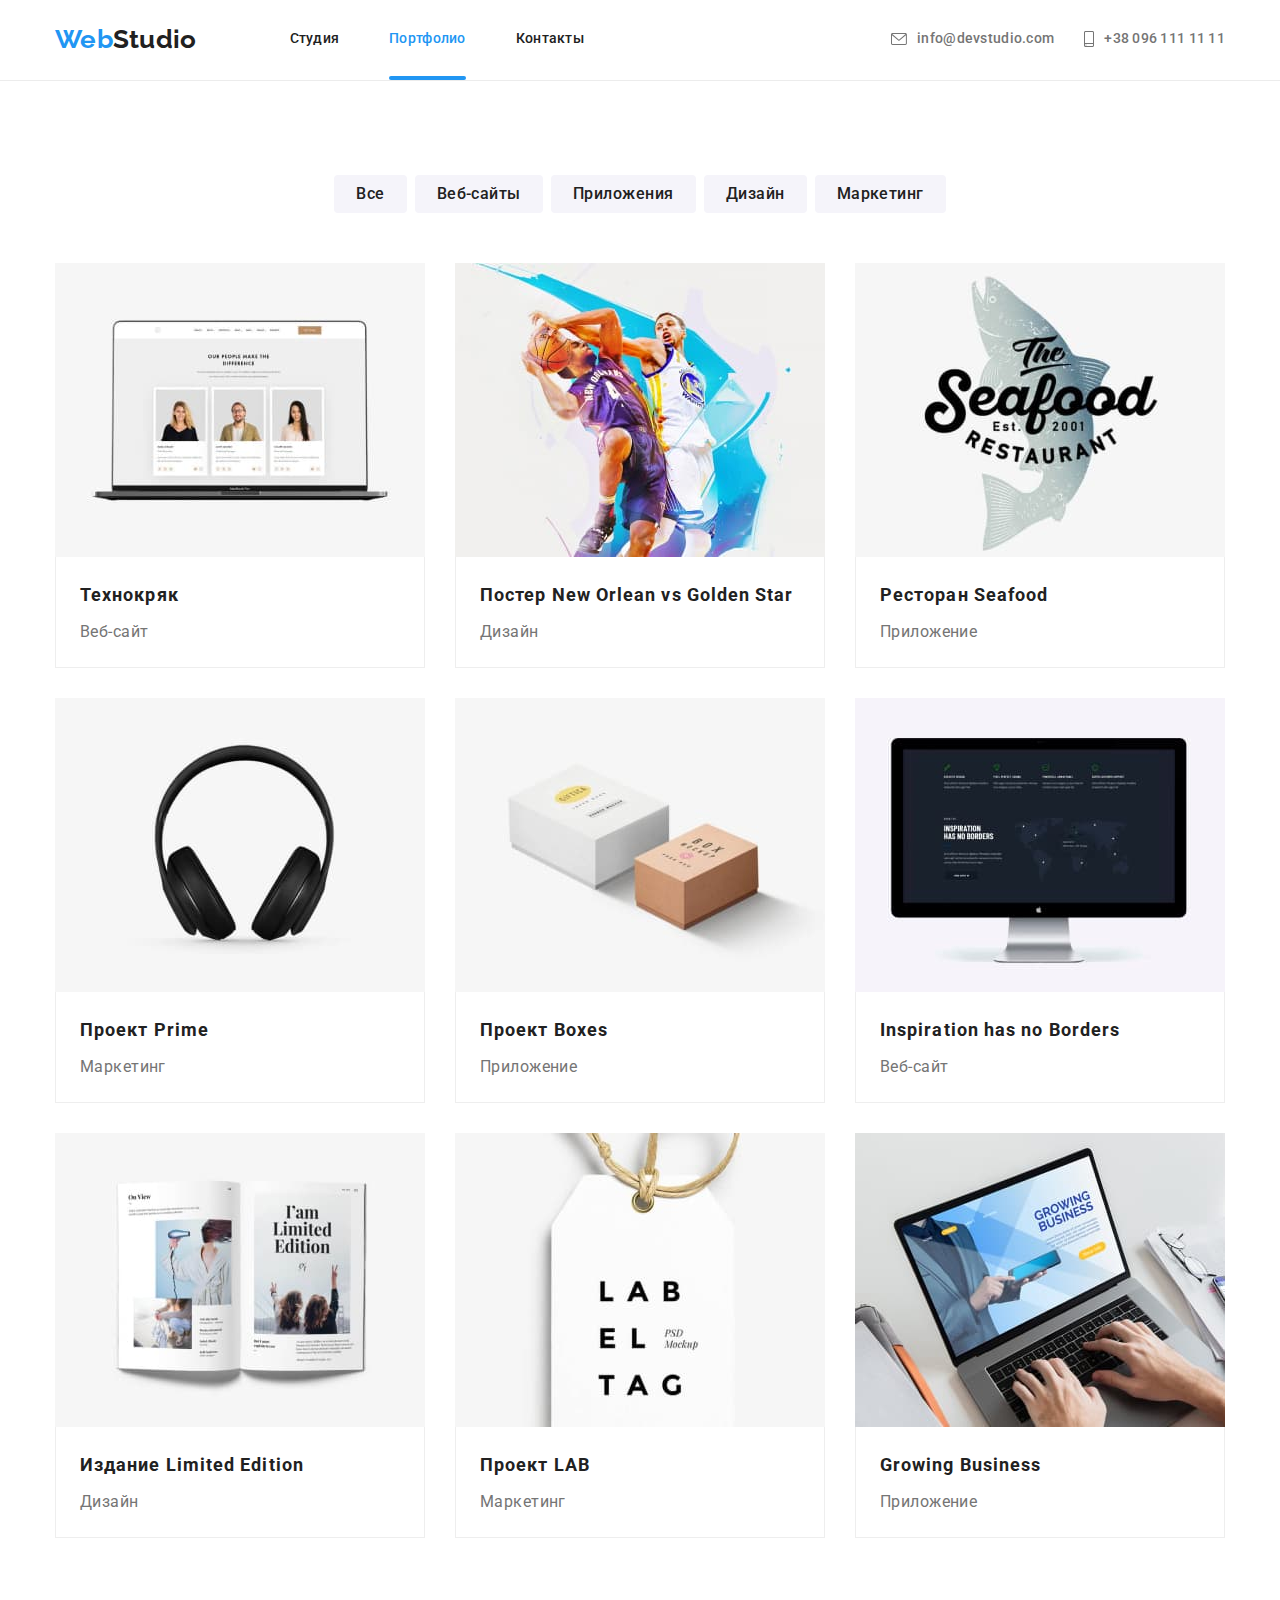
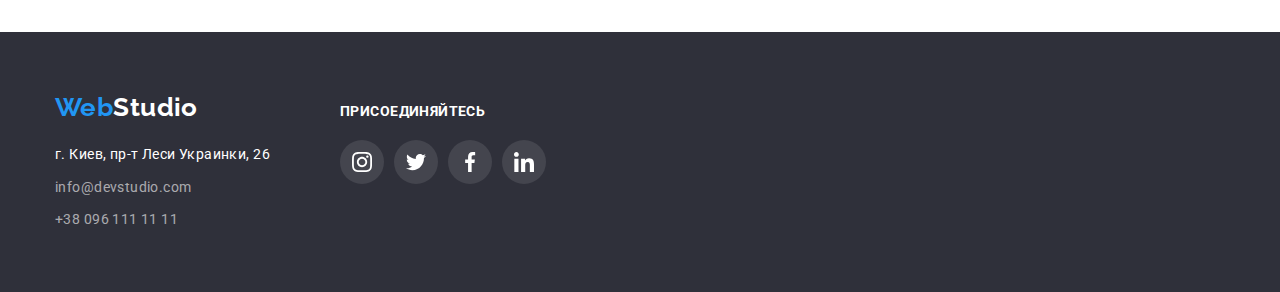
==== portfolio.html @ b18f0131 "Start" ====
<!DOCTYPE html>
<html lang="zxx">
<head>
    <meta charset="UTF-8">
    <meta http-equiv="X-UA-Compatible" content="IE=edge">
    <meta name="viewport" content="width=device-width, initial-scale=1.0">
    <title>Document</title>
    <link href="https://fonts.googleapis.com/css2?family=Raleway:wght@700&family=Roboto:wght@400;500;700;900&display=swap" rel="stylesheet">
    <link rel="stylesheet" href="https://cdnjs.cloudflare.com/ajax/libs/modern-normalize/1.0.0/modern-normalize.min.css" />
    <link rel="stylesheet" href="./css/styles.css" />
</head>
<body>
    <header class="header">
        <div class="head container flex">
            <nav class="nav flex">
                <a class="logo" href="./index.html"><span class="logo-color1">Web</span>Studio </a>
                <ul class="flex">
                    <li><a href="./index.html" class="link">Студия</a></li>
                    <li><a href="./portfolio.html" class="link current">Портфолио</a></li>
                    <li><a href="" class="link">Контакты</a></li>
                </ul>
            </nav>
            <div class="nav flex">
                <a href="mailto:info@devstudio.com" class="link contact flex">
                    <svg class="icon-contact" width="16" height="12">
                        <use href="./images/symbol-defs.svg#icon-mail"></use>
                    </svg>
                    info@devstudio.com</a>
                <a href="tel:+380961111111" class="link contact flex">
                    <svg class="icon-contact" width="10" height="16">
                        <use href="./images/symbol-defs.svg#icon-phone"></use>
                    </svg>
                    +38 096 111 11 11</a>
            </div>
        </div>
    </header>
    <main>
        <section class="section">
            <div class="container">
                <h1 class="no-display">Портфолио</h1>
                <ul class="pf-buttons flex">
                    <li class="btn">
                        <button class="button" type="button" name="all">Все</button>
                    </li>
                    <li class="btn">
                        <button class="button" type="button" name="website">Веб-сайты</button>
                    </li>
                    <li class="btn">
                        <button class="button" type="button" name="apps">Приложения</button>
                    </li>
                    <li class="btn">
                        <button class="button" type="button" name="design">Дизайн</button>
                    </li>
                    <li class="btn">
                        <button class="button" type="button" name="marketing">Маркетинг</button>
                    </li>
                </ul>
                <ul class="portfolio flex">
                    <li class="pf-item flex">
                        <div class="thumb">
                            <img src="./images/portfolio-01.jpg" width="370" alt="Пример №1">
                            <div class="pf-overlay flex">
                                <p>Ресурс предлагает комплексные предложения с разным уровнем функционала и сервисов. Все это позволит 
                                    посетителю получить исчерпывающие сведения <br> о компании или частном лице.</p>
                            </div>
                        </div>
                        <div class="card-footer">
                            <h2 class="h2">Технокряк</h2>
                            <p class="sec-text">Веб-сайт</p>
                        </div>
                    </li>
                    <li class="pf-item flex">
                        <div class="thumb">
                            <img src="./images/portfolio-02.jpg" width="370" alt="Пример №2">
                            <div class="pf-overlay flex">
                                <p>Ресурс предлагает комплексные предложения с разным уровнем функционала и сервисов. Все это позволит
                                    посетителю получить исчерпывающие сведения <br> о компании или частном лице.</p>
                            </div>
                        </div>
                        <div class="card-footer">
                            <h2 class="h2">Постер New Orlean vs Golden Star</h2>
                            <p class="sec-text">Дизайн</p>
                        </div>
                    </li>
                    <li class="pf-item flex">
                        <div class="thumb">
                            <img src="./images/portfolio-03.jpg" width="370" alt="Пример №3">
                            <div class="pf-overlay flex">
                                <p>Ресурс предлагает комплексные предложения с разным уровнем функционала и сервисов. Все это позволит
                                    посетителю получить исчерпывающие сведения <br> о компании или частном лице.</p>
                            </div>
                        </div>
                        <div class="card-footer">
                            <h2 class="h2">Ресторан Seafood</h2>
                            <p class="sec-text">Приложение</p>
                        </div>
                    </li>
                    <li class="pf-item flex">
                        <div class="thumb">
                            <img src="./images/portfolio-04.jpg" width="370" alt="Пример №4">
                            <div class="pf-overlay flex">
                                <p>Ресурс предлагает комплексные предложения с разным уровнем функционала и сервисов. Все это позволит
                                    посетителю получить исчерпывающие сведения <br> о компании или частном лице.</p>
                            </div>
                        </div>
                        <div class="card-footer">
                            <h2 class="h2">Проект Prime</h2>
                            <p class="sec-text">Маркетинг</p>
                        </div>
                    </li>
                    <li class="pf-item flex">
                        <div class="thumb">
                            <img src="./images/portfolio-05.jpg" width="370" alt="Пример №5">
                            <div class="pf-overlay flex">
                                <p>Ресурс предлагает комплексные предложения с разным уровнем функционала и сервисов. Все это позволит
                                    посетителю получить исчерпывающие сведения <br> о компании или частном лице.</p>
                            </div>
                        </div>
                        <div class="card-footer">
                            <h2 class="h2">Проект Boxes</h2>
                            <p class="sec-text">Приложение</p>
                        </div>
                    </li>
                    <li class="pf-item flex">
                        <div class="thumb">
                            <img src="./images/portfolio-06.jpg" width="370" alt="Пример №6">
                            <div class="pf-overlay flex">
                                <p>Ресурс предлагает комплексные предложения с разным уровнем функционала и сервисов. Все это позволит
                                    посетителю получить исчерпывающие сведения <br> о компании или частном лице.</p>
                            </div>
                        </div>
                        <div class="card-footer">
                            <h2 class="h2">Inspiration has no Borders</h2>
                            <p class="sec-text">Веб-сайт</p>
                        </div>
                    </li>
                    <li class="pf-item flex">
                        <div class="thumb">
                            <img src="./images/portfolio-07.jpg" width="370" alt="Пример №7">
                            <div class="pf-overlay flex">
                                <p>Ресурс предлагает комплексные предложения с разным уровнем функционала и сервисов. Все это позволит
                                    посетителю получить исчерпывающие сведения <br> о компании или частном лице.</p>
                            </div>
                        </div>
                        <div class="card-footer">
                            <h2 class="h2">Издание Limited Edition</h2>
                            <p class="sec-text">Дизайн</p>
                        </div>
                    </li>
                    <li class="pf-item flex">
                        <div class="thumb">
                            <img src="./images/portfolio-08.jpg" width="370" alt="Пример №8">
                            <div class="pf-overlay flex">
                                <p>Ресурс предлагает комплексные предложения с разным уровнем функционала и сервисов. Все это позволит
                                    посетителю получить исчерпывающие сведения <br> о компании или частном лице.</p>
                            </div>
                        </div>
                        <div class="card-footer">
                            <h2 class="h2">Проект LAB</h2>
                            <p class="sec-text">Маркетинг</p>
                        </div>
                    </li>
                    <li class="pf-item flex">
                        <div class="thumb">
                            <img src="./images/portfolio-09.jpg" width="370" alt="Пример №9">
                            <div class="pf-overlay flex">
                                <p>Ресурс предлагает комплексные предложения с разным уровнем функционала и сервисов. Все это позволит
                                    посетителю получить исчерпывающие сведения <br> о компании или частном лице.</p>
                            </div>
                        </div>
                        <div class="card-footer">
                            <h2 class="h2">Growing Business</h2>
                            <p class="sec-text">Приложение</p>
                        </div>
                    </li>
                </ul>
            </div>
        </section>
    </main>
    <footer class="footer">
        <div class="container flex">
            <div>
                <a class="logo logo-f" href="./index.html"><span class="logo-color1">Web</span>Studio </a>
                <address>
                    <ul class="logo-f-container">
                        <li class="link">
                            <a class="link link-white" target="_blank"
                                href="https://www.google.com/maps/place/%D0%B1%D1%83%D0%BB.+%D0%9B%D0%B5%D1%81%D0%B8+%D0%A3%D0%BA%D1%80%D0%B0%D0%B8%D0%BD%D0%BA%D0%B8,+26,+%D0%9A%D0%B8%D0%B5%D0%B2,+02000">г.
                                Киев, пр-т Леси Украинки, 26</a>
                        </li>
                        <li class="link">
                            <a class="link contact-f" href="mailto:info@devstudio.com">info@devstudio.com</a>
                        </li>
                        <li class="link">
                            <a class="link contact-f" href="tel:+380961111111">+38 096 111 11 11</a>
                        </li>
                    </ul>
                </address>
            </div>
            <div class="invite">
                <h3>Присоединяйтесь</h3>
                <ul class="social-team-f flex">
                    <li>
                        <a href="">
                            <svg width="20px" height="20px">
                                <use href="./images/symbol-defs.svg#icon-instagram"></use>
                            </svg>
                        </a>
                    </li>
                    <li>
                        <a href="">
                            <svg width="20px" height="20px">
                                <use href="./images/symbol-defs.svg#icon-twitter"></use>
                            </svg>
                        </a>
                    </li>
                    <li>
                        <a href="">
                            <svg width="20px" height="20px">
                                <use href="./images/symbol-defs.svg#icon-facebook"></use>
                            </svg>
                        </a>
                    </li>
                    <li>
                        <a href="">
                            <svg width="20px" height="20px">
                                <use href="./images/symbol-defs.svg#icon-linkedin"></use>
                            </svg>
                        </a>
                    </li>
                </ul>
            </div>
        </div>
    </footer>
</body>
</html>
---- css/styles.css ----
html {
    box-sizing: border-box;
}
*,
*::before,
*::after {
    box-sizing: inherit;
}
:root {
    --primary-text-color: #212121;
    --secondary-text-color: #757575;
    --accent-color: #2196F3;
    --background-color: #FFFFFF;
    --background-2-color: #2F303A;
}
.container {
    width: 1200px;
    margin: 0 auto;
    padding: 0px 15px;
}
.section {
    padding: 94px 0px;
}
.flex {
    display: flex;
}
.h3 {
    font-family: 'Roboto';
    font-weight: 700;
    font-size: 14px;
    line-height: 1.14;
    text-transform: uppercase;
    margin: 0px 0px 10px 0px;
}
body {
    background-color: var(--background-color);
    color: var(--primary-text-color);
    font-family: Roboto, Arial, sans-serif;
    font-weight: 400;
    font-size: 14px;
    line-height: 1.71;
    letter-spacing: 0.03em;
}
body ul {
    list-style-type: none;
    padding: 0;
}
.nav > ul {
    font-weight: 500;
    font-size: 14px;
    line-height: 1.14;
    letter-spacing: 0.02em;
    align-items: center;
    margin: 0;
}
.nav li:not(:last-child) {
    margin-right: 50px;
}
.h2 {
    text-align: center;
    font-weight: 700;
    font-size: 36px;
    line-height: 1.16;
    letter-spacing: 0.03em;
    margin: 0;
}
.header {
    padding: 24px 0px 25px 0px;
    border-bottom: 1px solid #ECECEC;
}
.head.container {
    align-items: center;
    padding: 0px 15px 0px 15px;
    font-weight: 500;
    font-size: 14px;
    line-height: 1.14;
    letter-spacing: 0.02em;
    justify-content: space-between;
}
.footer {
    background-color: var(--background-2-color);
}
.hero {
    text-align: center;
    font-family: 'Roboto';
    font-weight: 700;
    font-size: 16px;
    line-height: 1.87;
    letter-spacing: 0.06em;
    margin: 0;
    padding: 0;
    background-size: contain;
}
.section.hero {
    background-color: rgba(47, 48, 58, 0.4);
    background-image: linear-gradient(rgba(47, 48, 58, 0.4),
    rgba(47, 48, 58, 0.4)),url("../images/img-back-hero.jpg");
    background-repeat: no-repeat;
    max-width: 1600px;
    padding: 200px 0px;
    margin: 0 auto;
    text-align: center;
    background-position: center;
    background-size: cover;
}
.main-text {
    color: #FFFFFF;
    font-weight: 900;
    font-size: 44px;
    line-height: 1.36;
    text-transform: uppercase;
    margin: 0px 0px 30px 0px;
}
.benefits {
    font-weight: 400;
    font-size: 14px;
    line-height: 1.71;
    grid-gap: 30px;
}
.benefits li {
    width: 270px;
}
.benefits p {
    margin: 0;
}
.container.examples {
    flex-direction: column;
}
.examples h2 {
    margin-bottom: 50px;
}
.section.example {
    padding-top: 0;
}
.examples.flex {
    grid-gap: 30px;
    margin: 0;
}
.examples img {
    display: block;
}
.examples div {
    position: relative;
}
.examples h3 {
    color: #FFFFFF;
    text-align: center;
    padding: 27px 0px;
    margin: 0;
    width: 100%;
    background-color: rgba(47, 48, 58, 0.8);
    position: absolute;
    bottom: 0;
}
.team {
    background-color: #F5F4FA;
}
.team .h2 {
    margin-bottom: 50px;
}
.team-team {
    grid-gap: 30px;
    margin: 0;
}
.team-team > li {
    display: flex;
    background-color: var(--background-color);
    flex-direction: column;
    border-radius: 0px 0px 4px 4px;
    box-shadow: 0px 1px 3px rgba(0, 0, 0, 0.12), 
    0px 1px 1px rgba(0, 0, 0, 0.14), 
    0px 2px 1px rgba(0, 0, 0, 0.2);
}
.teammate {
    text-align: center;
    padding: 30px 0px 16px 0px;
}
.teammate h3 {
    font-weight: 500;
    font-size: 16px;
    line-height: 1.18;
    margin: 0px 0px 10px 0px;
}            
.teammate p {
    font-weight: 400;
    font-size: 16px;
    line-height: 1.18;
    margin: 0;
}
.footer {
    color: #FFFFFF;
    padding: 60px 0px;
}
.footer h3 {
    text-transform: uppercase;
    margin: 0px 0px 20px 0px;
}
.footer > div {
    flex-direction: column;
}
.footer .container {
    flex-direction: row
}
.pf-buttons {
    justify-content: center;
    margin: 0px 0px 50px 0px;
}
.portfolio {
    margin: 0;
    flex-wrap: wrap;
    font-weight: 400;
    font-size: 16px;
    line-height: 1.87;
    grid-gap: 30px;
}
.portfolio h2 {
    text-align: left;
    font-size: 18px;
    line-height: 2;
    letter-spacing: 0.06em;
}
.portfolio p {
    margin: 0;
}
.portfolio .pf-item {
    flex-direction: column;
}
.pf-item {
    transition-property: box-shadow, height;
    transition-duration: 250ms;
    transition-timing-function: cubic-bezier(0.4, 0, 0.2, 1);
}
.pf-item img {
    display: block;
}
.thumb {
    position: relative;
}
.pf-overlay {
    transition-property: height;
    transition-duration: 250ms;
    transition-timing-function: cubic-bezier(0.4, 0, 0.2, 1);
    position: absolute;
    overflow: hidden;
    font-family: 'Roboto';
    font-weight: 400;
    font-size: 18px;
    line-height: 1.55;
    letter-spacing: 0.03em;
    bottom: 0;
    width: 100%;
    height: 0;
    padding: 0px 24px 0px 24px;
    color: #FFFFFF;
    background-color: rgba(33, 150, 243, 0.9);
    align-items: center;
}
.pf-item:hover {
    cursor: pointer;
    box-shadow: 0px 1px 1px rgba(0, 0, 0, 0.12), 
    0px 4px 4px rgba(0, 0, 0, 0.06), 
    1px 4px 6px rgba(0, 0, 0, 0.16);
}
.pf-item:hover .pf-overlay {
    height: 294px;
}
.card-footer {
    flex-direction: column;
    padding: 20px 24px;
    border-left: 1px solid #EEEEEE;
    border-right: 1px solid #EEEEEE;
    border-bottom: 1px solid #EEEEEE;
}
.card-footer .h2 {
    margin-bottom: 4px;
}
.logo {
    color: var(--primary-text-color);
    font-family: Raleway, Arial, sans-serif;
    font-weight: 700;
    font-size: 26px;
    line-height: 1.19;
    text-decoration: none;
    font-style: normal;
    margin-right: 93px;
    padding: 0px;
}
.logo-color1 {
    color: var(--accent-color);
}
.logo-f-container {
    margin: 0;
}
.logo-f-container .link:first-child {
    margin: 0;
}
.logo-f-container .link{
    margin: 9px 0 0 0;
}
.logo-f {
    display: block;
    color: #FFFFFF;
    margin-bottom: 20px;
}
.logo.logo-f {
    margin-right: 0;
}
.link {
    transition-property: color, fill;
    transition-duration: 250ms;
    transition-timing-function: cubic-bezier(0.4, 0, 0.2, 1);
    color: var(--primary-text-color);
    text-decoration: none;
    font-style: normal;
}
.link.current {
    position: relative;
    color: var(--accent-color);
}
.link.current::after {
    position: absolute;
    content: '';
    width: 100%;
    height: 4px;
    border-radius: 2px;
    left: 0;
    bottom: -33.2px;
    background-color: var(--accent-color);
}
.link.contact {
    color: var(--secondary-text-color);
    fill: var(--secondary-text-color);
    margin-left: 30px;
    align-items: center;
}
.icon-contact {
    margin-right: 10px;
}
.link.contact-f {
    color: #FFFFFF99;
}
.link:hover,
.link:focus {
    color: var(--accent-color);
    fill: var(--accent-color);
}
.link-white {
    color: #FFFFFF;
}
.button {
    transition-property: color, background-color, box-shadow;
    transition-duration: 250ms;
    transition-timing-function: cubic-bezier(0.4, 0, 0.2, 1);
    color: var(--primary-text-color);
    cursor: pointer;
    font-family: inherit;
    background-color: #F5F4FA;
    font-weight: 500;
    font-size: 16px;
    line-height: 1.62;
    text-align: center;
    letter-spacing: 0.03em;
    height: 38px;
    border: 1px;
    border-radius: 4px;
    padding: 6px 22px;
}
.button:hover, 
.button:focus {
    color: #FFFFFF;
    background-color: var(--accent-color);
    box-shadow: 0px 3px 1px rgba(0, 0, 0, 0.1),
    0px 1px 2px rgba(0, 0, 0, 0.08),
    0px 2px 2px rgba(0, 0, 0, 0.12);
}
.btn {
    margin-right: 8px;
}
.btn:last-child {
    margin-right: 0px;
}
.button.hero {
    color: #FFFFFF;
    background-color: var(--accent-color);
    font-weight: 700;
    font-size: 16px;
    line-height: 1.87;
    height: 50px;
    min-width: 200px;
    border: 1px;
    border-radius: 4px;
    letter-spacing: 0.06em;
    margin: 0;
    box-shadow: 0px 4px 4px rgba(0, 0, 0, 0.15);
}
.no-display {
    display: none;
}
.sec-text {
    color: var(--secondary-text-color);
}
.icon-bn {
    background-color: #F5F4FA;
    height: 120px;
    border-radius: 4px;
    margin-bottom: 30px;
    justify-content: center;
    align-items: center;
}
.social-team {
    grid-gap: 10px;
    padding: 0px 32px 30px 32px;
}
.social-team a {
    transition-property: fill, background-color;
    transition-duration: 250ms;
    transition-timing-function: cubic-bezier(0.4, 0, 0.2, 1);
    display: flex;
    cursor: pointer;
    justify-content: center;
    align-items: center;
    background-color: var(--background-color);
    height: 44px;
    width: 44px;
    border-radius: 50%;
    fill: #AFB1B8;
}
.social-team a:hover,
.social-team a:focus {
    background-color: var(--accent-color);
    fill: var(--background-color);
}
.client h2 {
    margin-bottom: 50px;
}
.clients {
    grid-gap: 30px;
}
.clients a {
    transition-property: fill, border;
    transition-duration: 250ms;
    transition-timing-function: cubic-bezier(0.4, 0, 0.2, 1);
    display: flex;
    cursor: pointer;
    width: 170px;
    height: 92px;
    background-color: var(--background-color);
    border: 1px solid #AFB1B8;
    border-radius: 4px;
    justify-content: center;
    align-items: center;
    fill: #AFB1B8;
}
.clients a:hover,
.clients a:focus {
    fill: var(--accent-color);
    border: 1px solid var(--accent-color);
}
.social-team-f {
    grid-gap: 10px;
    margin: 0;
}
.social-team-f a {
    transition-property: fill, background-color;
    transition-duration: 250ms;
    transition-timing-function: cubic-bezier(0.4, 0, 0.2, 1);
    display: flex;
    cursor: pointer;
    justify-content: center;
    align-items: center;
    background-color: rgba(255, 255, 255, 0.1);
    height: 44px;
    width: 44px;
    border-radius: 50%;
    fill: #FFFFFF;
}
.social-team-f a:hover,
.social-team-f a:focus {
    background-color: var(--accent-color);
    fill: var(--background-color);
}
.invite {
    padding: 12px 0px 40px 0px;
    margin-left: 70px;
}
.invite h3 {
    font-family: 'Roboto';
    font-style: normal;
    font-weight: 700;
    font-size: 14px;
    line-height: 1.14;
    letter-spacing: 0.03em;
    text-transform: uppercase;
}
.backdrop {
    position: fixed;
    top: 0;
    left: 0;
    width: 100%;
    height: 100%;
    background-color: rgba(0, 0, 0, 0.2);
    transition-property: opacity;
    transition-duration: 250ms;
    transition-timing-function: cubic-bezier(0.4, 0, 0.2, 1);
}
.backdrop.is-hidden {
    opacity: 0;
    pointer-events: none;
}
.modal {
    position: absolute;
    width: 528px;
    height: 581px;
    background-color: #FFFFFF;
    box-shadow: 0px 1px 3px rgba(0, 0, 0, 0.12),
    0px 1px 1px rgba(0, 0, 0, 0.14),
    0px 2px 1px rgba(0, 0, 0, 0.2);
    border-radius: 4px;
    top: 50%;
    left: 50%;
    transform: translate(-50%, -50%);
}
.btn-modal {
    position: absolute;
    transition-property: fill, background-color;
    transition-duration: 250ms;
    transition-timing-function: cubic-bezier(0.4, 0, 0.2, 1);
    width: 28px;
    height: 28px;
    border: 1px solid rgba(0, 0, 0, 0.1);
    border-radius: 14px;
    right: 8px;
    top: 8px;
    justify-content: center;
    align-items: center;
    cursor: pointer;
}
.btn-modal:hover,
.btn-modal:focus {
    background-color: var(--accent-color);
    fill: var(--background-color);
}
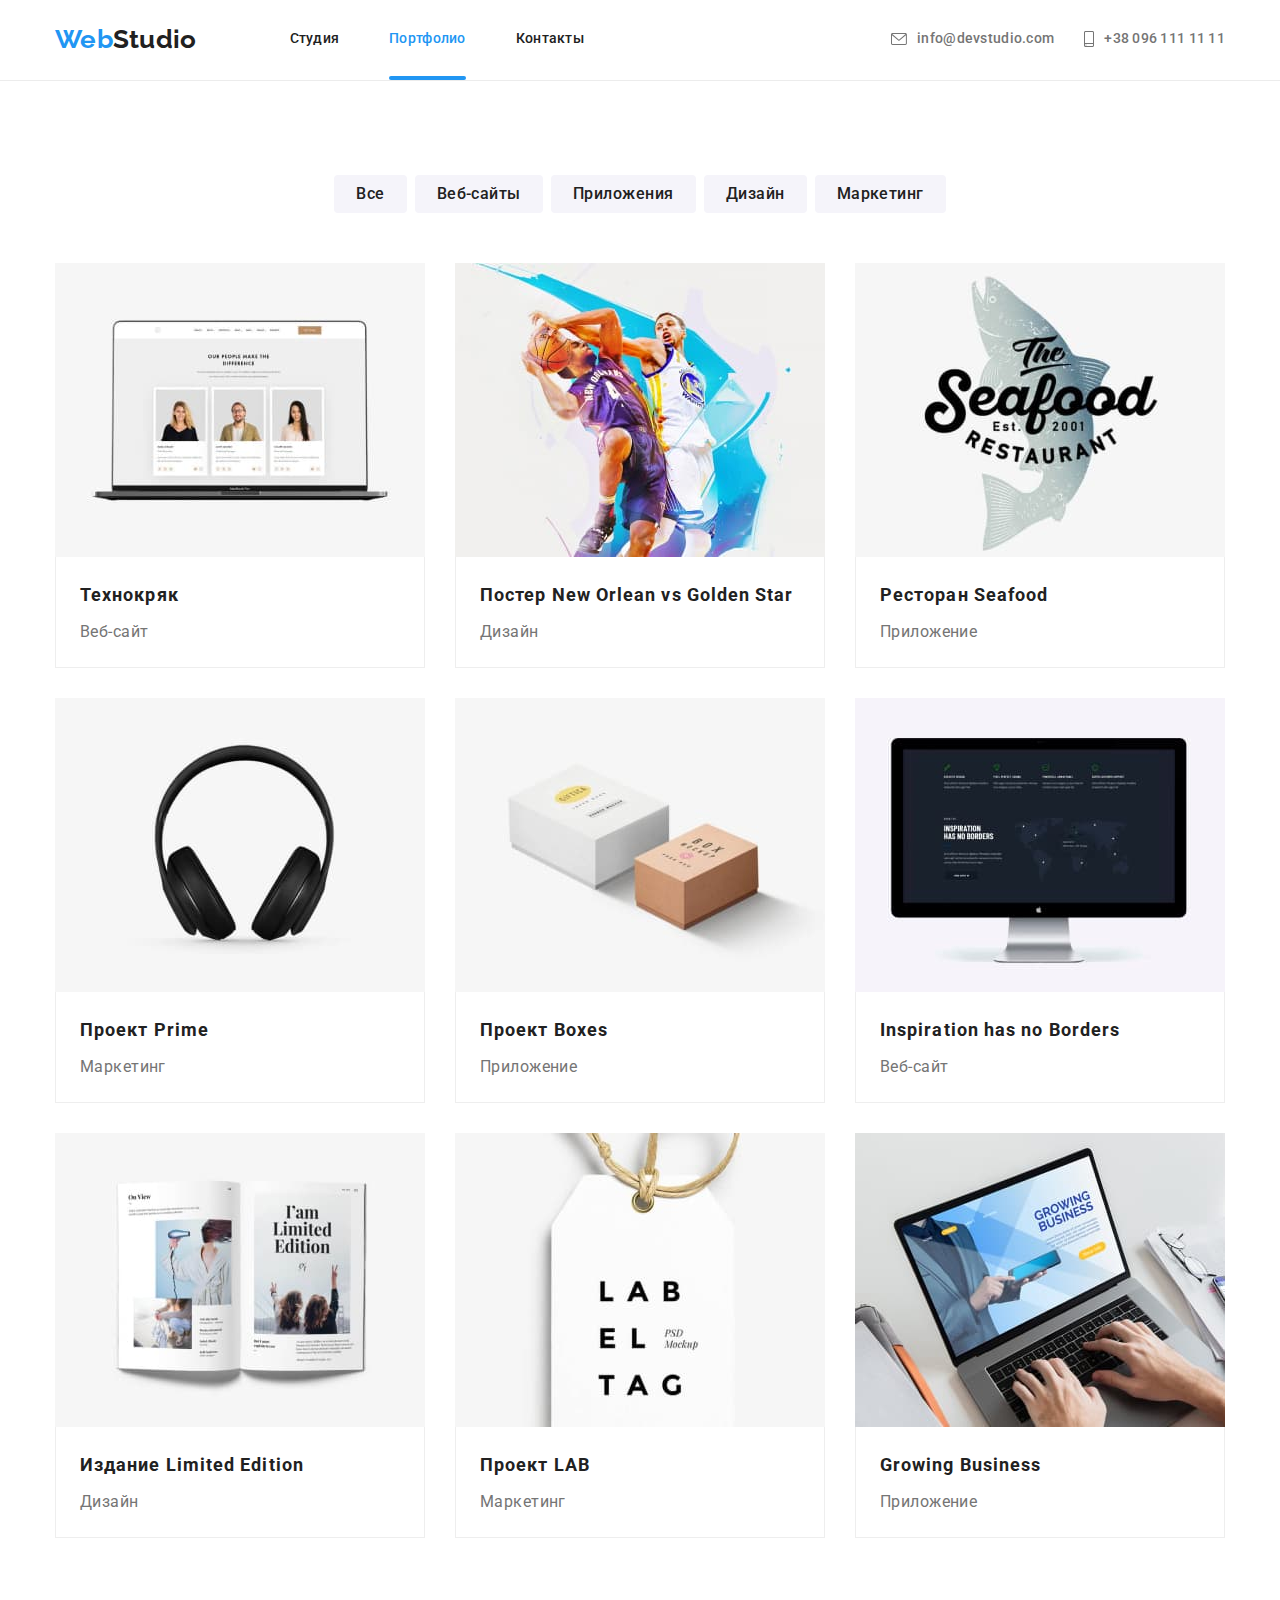
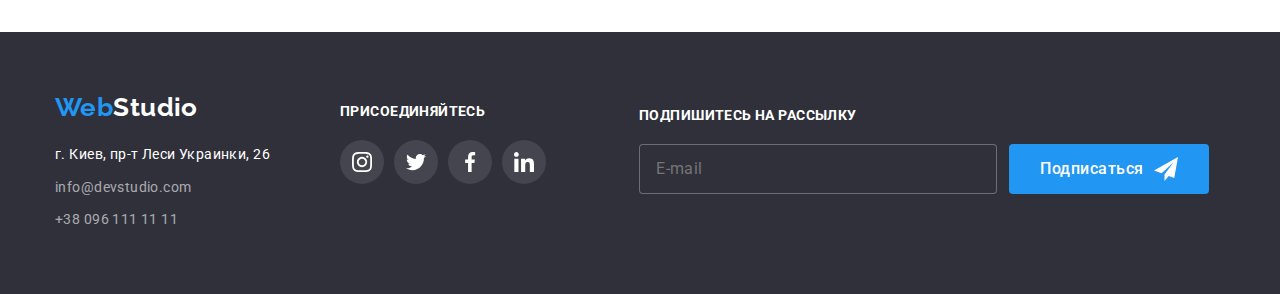
==== commit 565ce0ee: "step1" ====
--- a/portfolio.html
+++ b/portfolio.html
@@ -230,6 +230,16 @@
                     </li>
                 </ul>
             </div>
+            <div class="subscribe">
+                <label for="user-email-sb">Подпишитесь на рассылку</label>
+                <div class="flex">
+                    <input type="email" name="subscribe-mail" id="user-email-sb" placeholder="E-mail">
+                    <button class="button form" type="submit">
+                        <p>Подписаться</p>
+                        <svg width="24px" height="24px"><use href="./images/symbol-defs.svg#icon-send"></use></svg>
+                    </button>
+                </div>
+            </div>
         </div>
     </footer>
 </body>
--- a/css/styles.css
+++ b/css/styles.css
@@ -373,6 +373,10 @@
     0px 1px 2px rgba(0, 0, 0, 0.08),
     0px 2px 2px rgba(0, 0, 0, 0.12);
 }
+.button.form:hover,
+.button.form:focus {
+    background-color: #188CE8;
+}
 .btn {
     margin-right: 8px;
 }
@@ -499,13 +503,14 @@
     width: 100%;
     height: 100%;
     background-color: rgba(0, 0, 0, 0.2);
-    transition-property: opacity;
+    transition-property: opacity, visibility;
     transition-duration: 250ms;
     transition-timing-function: cubic-bezier(0.4, 0, 0.2, 1);
 }
 .backdrop.is-hidden {
     opacity: 0;
     pointer-events: none;
+    visibility: hidden;
 }
 .modal {
     position: absolute;
@@ -539,4 +544,54 @@
 .btn-modal:focus {
     background-color: var(--accent-color);
     fill: var(--background-color);
+}
+.subscribe {
+    padding: 12px 0px 40px 0px;
+    margin-left: 93px;
+}
+.subscribe label {
+    display: inline-block;
+    font-family: 'Roboto';
+    font-style: normal;
+    font-weight: 700;
+    font-size: 14px;
+    line-height: 1.14;
+    letter-spacing: 0.03em;
+    text-transform: uppercase;
+    margin: 0px 0px 20px 0px;
+}
+.subscribe input {
+    min-width: 358px;
+    height: 50px;
+    padding: 15px 16px;
+    background-color: var(--background-2-color);
+    border: 1px solid rgba(255, 255, 255, 0.3);
+    border-radius: 4px;
+    font-family: 'Roboto';
+    font-style: normal;
+    font-weight: 400;
+    font-size: 16px;
+    line-height: 1.25;
+    letter-spacing: 0.03em;
+    color: rgba(255, 255, 255, 0.6);
+}
+.subscribe input:focus {
+    outline: none;
+    border: 1px solid var(--accent-color);
+    color: var(--accent-color);
+}
+.subscribe button {
+    display: flex;
+    margin-left: 12px;
+    height: 50px;
+    min-width: 200px;
+    background-color: var(--accent-color);
+    color: #FFFFFF;
+    justify-content: center;
+    align-items: center;
+}
+.subscribe p {
+    display: inline-block;
+    margin: 0;
+    margin-right: 10px;
 }